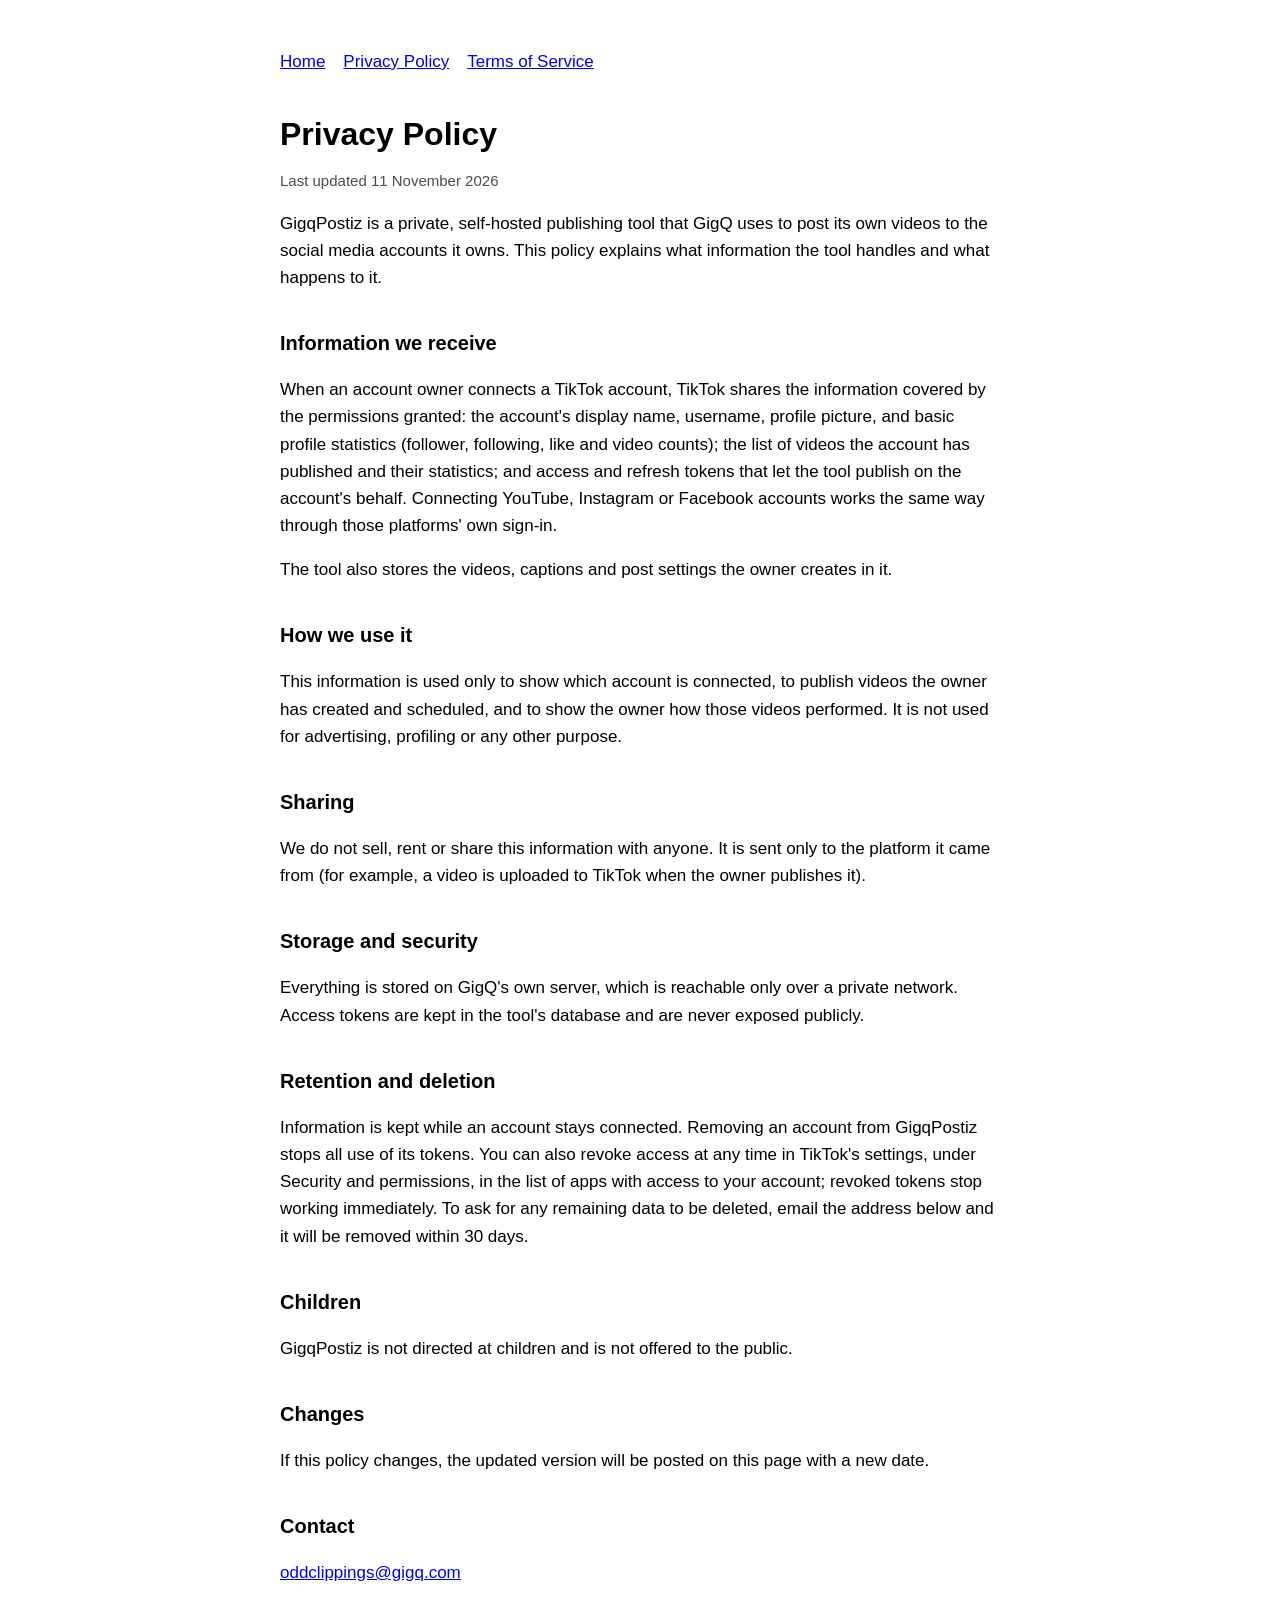
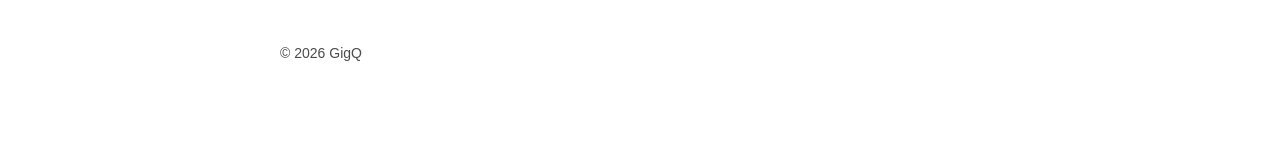
==== privacy.html @ 14e73571 "GigqPostiz site: home, privacy policy, terms" ====
<!doctype html>
<html lang="en">
<head>
<meta charset="utf-8">
<meta name="viewport" content="width=device-width, initial-scale=1">
<title>Privacy Policy · GigqPostiz</title>
<link rel="stylesheet" href="style.css">
</head>
<body>
<header><a href="./">Home</a><a href="privacy.html">Privacy Policy</a><a href="terms.html">Terms of Service</a></header>

<h1>Privacy Policy</h1>
<p class="muted">Last updated 11 November 2026</p>

<p>GigqPostiz is a private, self-hosted publishing tool that GigQ uses to post its own videos to the social media accounts it owns. This policy explains what information the tool handles and what happens to it.</p>

<h2>Information we receive</h2>
<p>When an account owner connects a TikTok account, TikTok shares the information covered by the permissions granted: the account's display name, username, profile picture, and basic profile statistics (follower, following, like and video counts); the list of videos the account has published and their statistics; and access and refresh tokens that let the tool publish on the account's behalf. Connecting YouTube, Instagram or Facebook accounts works the same way through those platforms' own sign-in.</p>
<p>The tool also stores the videos, captions and post settings the owner creates in it.</p>

<h2>How we use it</h2>
<p>This information is used only to show which account is connected, to publish videos the owner has created and scheduled, and to show the owner how those videos performed. It is not used for advertising, profiling or any other purpose.</p>

<h2>Sharing</h2>
<p>We do not sell, rent or share this information with anyone. It is sent only to the platform it came from (for example, a video is uploaded to TikTok when the owner publishes it).</p>

<h2>Storage and security</h2>
<p>Everything is stored on GigQ's own server, which is reachable only over a private network. Access tokens are kept in the tool's database and are never exposed publicly.</p>

<h2>Retention and deletion</h2>
<p>Information is kept while an account stays connected. Removing an account from GigqPostiz stops all use of its tokens. You can also revoke access at any time in TikTok's settings, under Security and permissions, in the list of apps with access to your account; revoked tokens stop working immediately. To ask for any remaining data to be deleted, email the address below and it will be removed within 30 days.</p>

<h2>Children</h2>
<p>GigqPostiz is not directed at children and is not offered to the public.</p>

<h2>Changes</h2>
<p>If this policy changes, the updated version will be posted on this page with a new date.</p>

<h2>Contact</h2>
<p><a href="mailto:oddclippings@gigq.com">oddclippings@gigq.com</a></p>

<footer>© 2026 GigQ</footer>
</body>
</html>
---- style.css ----
:root { color-scheme: light dark; }
body {
  font: 17px/1.6 -apple-system, BlinkMacSystemFont, "Segoe UI", Roboto, Helvetica, Arial, sans-serif;
  max-width: 720px;
  margin: 0 auto;
  padding: 48px 24px 80px;
}
header { margin-bottom: 40px; }
header a { margin-right: 18px; }
h1 { font-size: 32px; line-height: 1.2; margin: 0 0 8px; }
h2 { font-size: 20px; margin-top: 36px; }
.muted { opacity: 0.7; font-size: 15px; }
footer { margin-top: 56px; font-size: 14px; opacity: 0.7; }
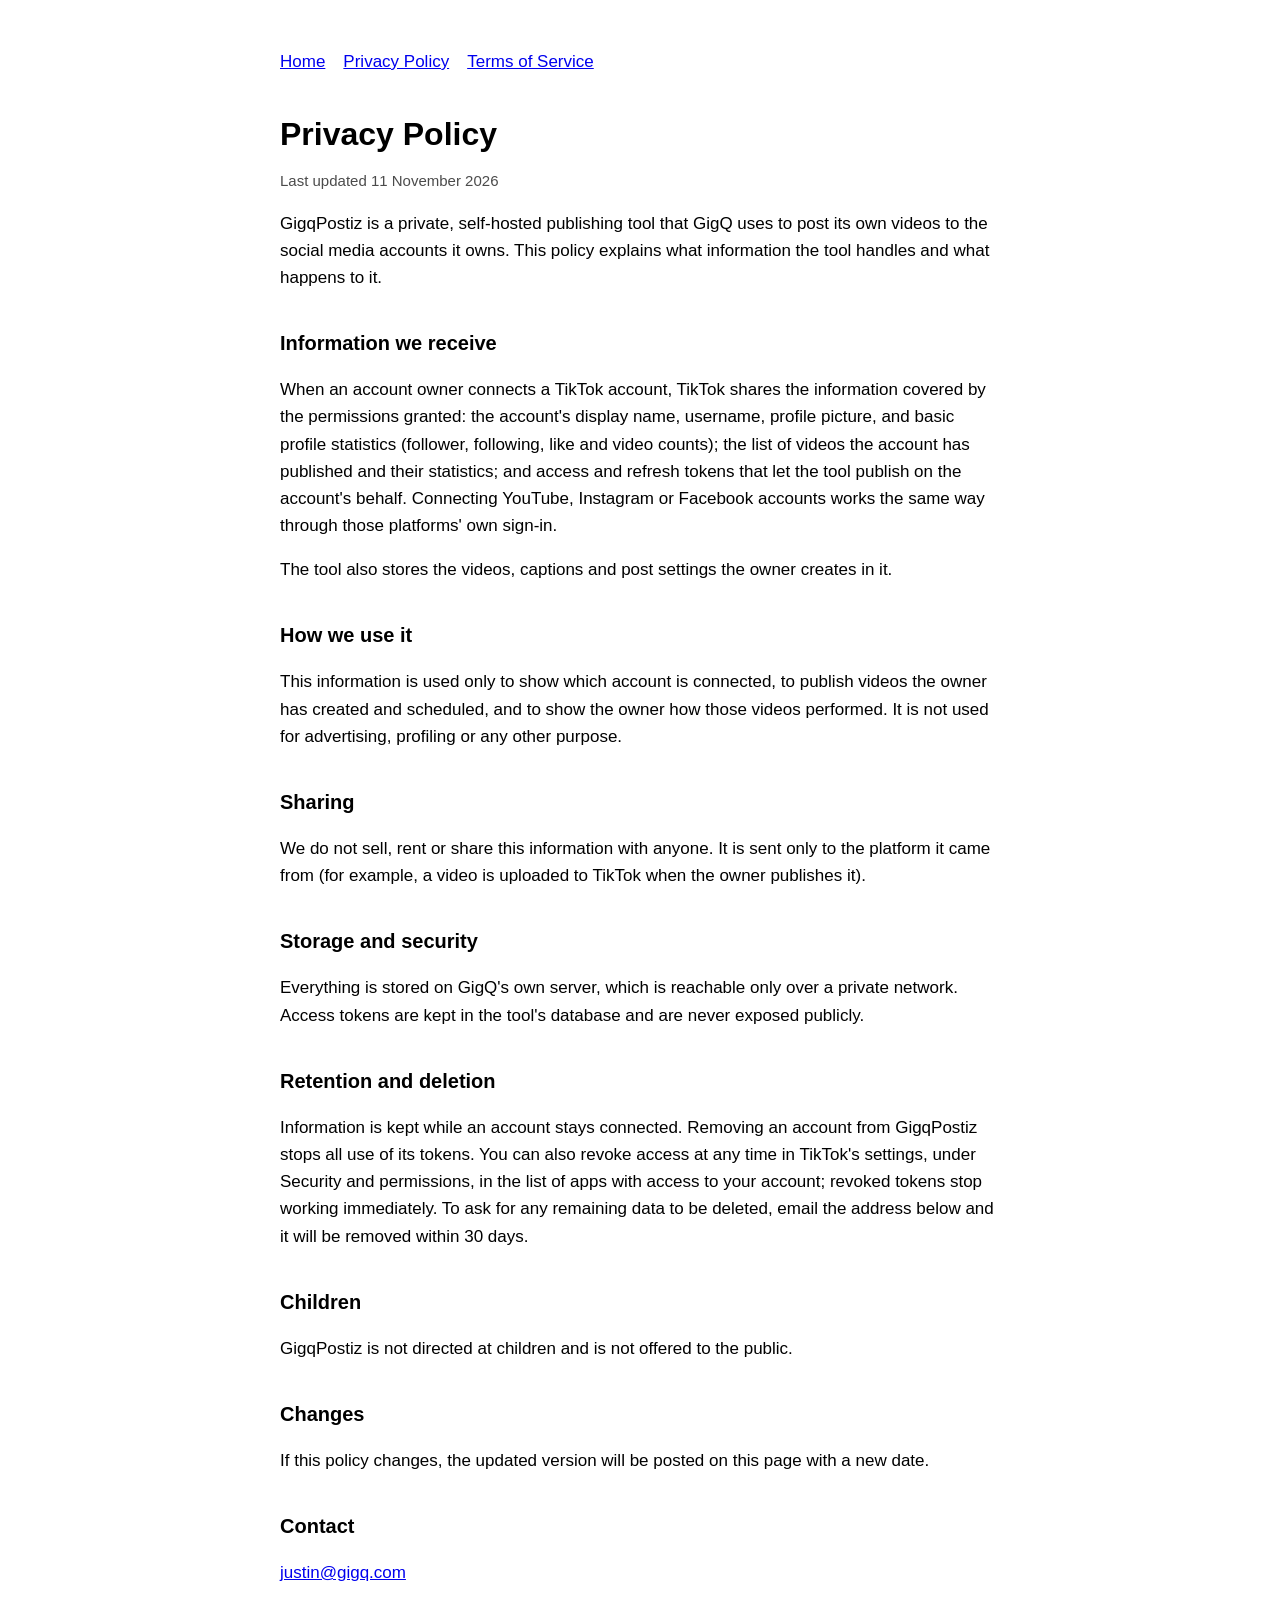
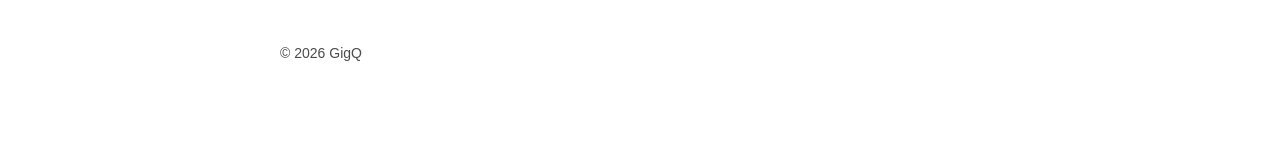
==== commit 21860177: "Contact: justin@gigq.com" ====
--- a/privacy.html
+++ b/privacy.html
@@ -37,7 +37,7 @@
 <p>If this policy changes, the updated version will be posted on this page with a new date.</p>
 
 <h2>Contact</h2>
-<p><a href="mailto:oddclippings@gigq.com">oddclippings@gigq.com</a></p>
+<p><a href="mailto:justin@gigq.com">justin@gigq.com</a></p>
 
 <footer>© 2026 GigQ</footer>
 </body>
